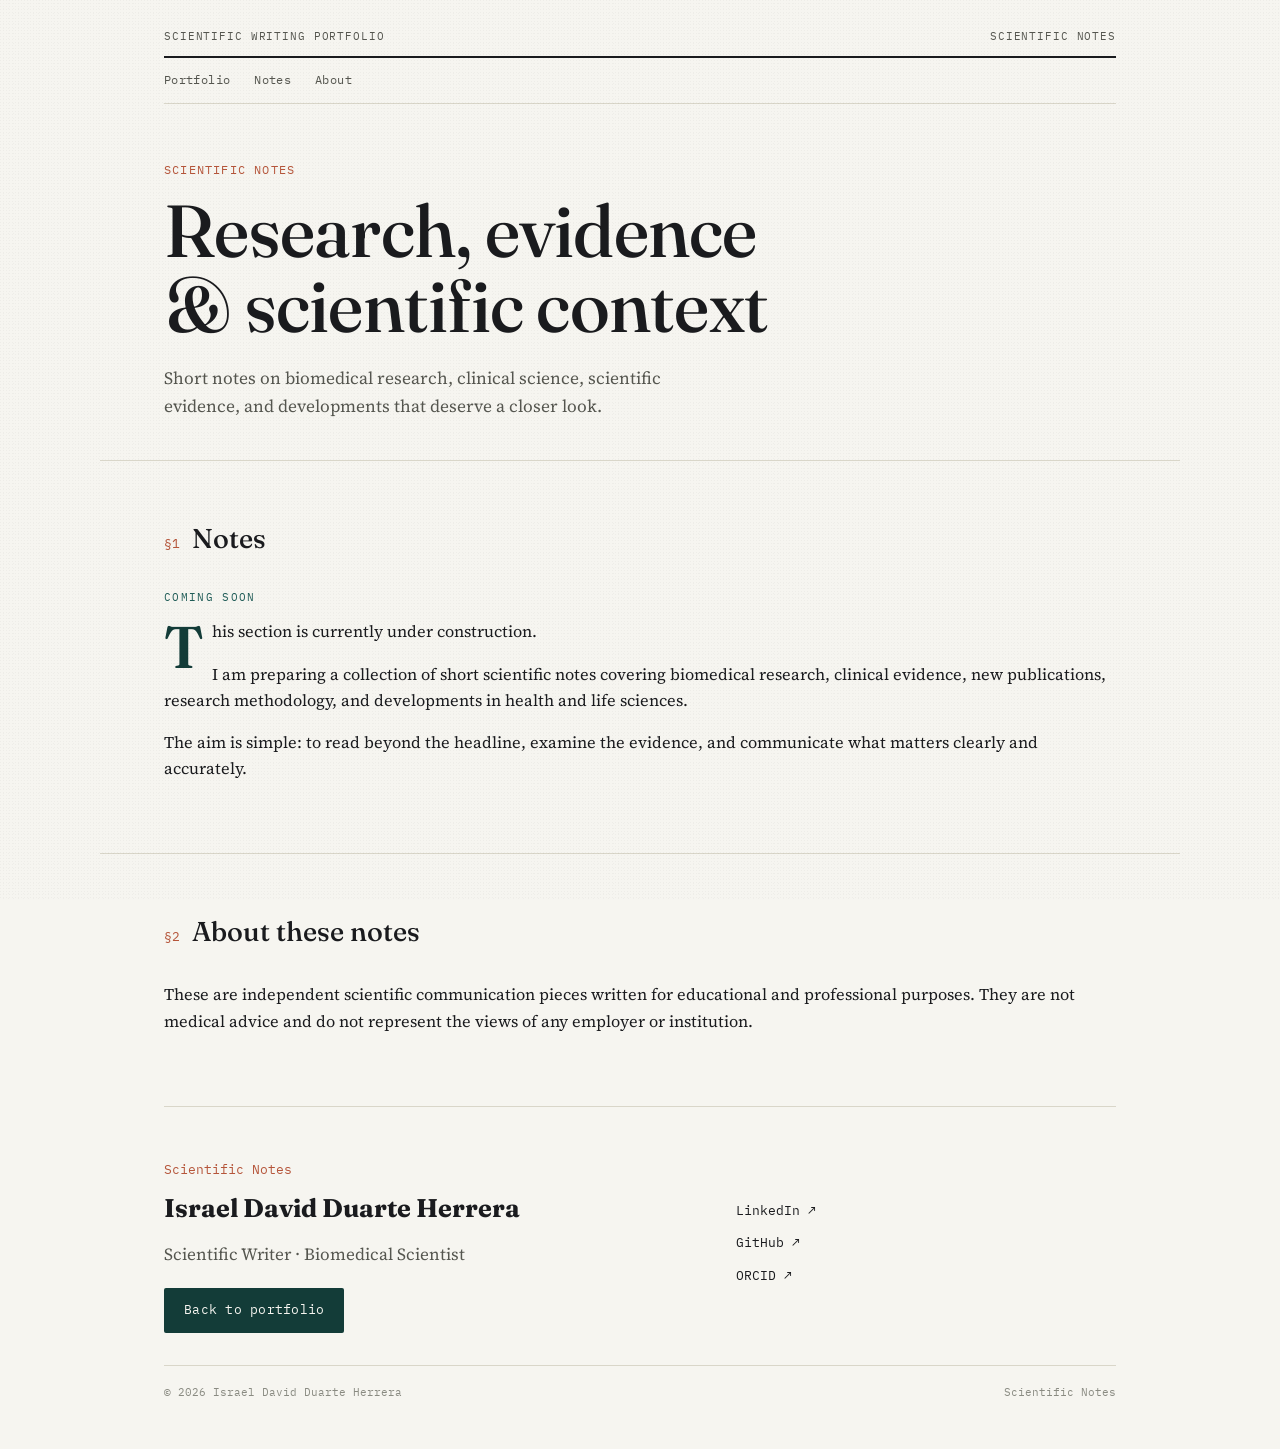
==== blog.html @ 59f3ac11 "Add Scientific Notes blog" ====
<!DOCTYPE html>
<html lang="en">

<head>

  <meta charset="UTF-8">

  <meta name="viewport" content="width=device-width, initial-scale=1.0">

  <title>Scientific Notes — Israel David Duarte Herrera</title>

  <meta
    name="description"
    content="Scientific notes and commentary on biomedical research, clinical science, evidence, and scientific communication."
  >

  <link rel="preconnect" href="https://fonts.googleapis.com">

  <link rel="preconnect" href="https://fonts.gstatic.com" crossorigin>

  <link
    href="https://fonts.googleapis.com/css2?family=Fraunces:ital,opsz,wght@0,9..144,400;0,9..144,500;0,9..144,600;1,9..144,500&family=Source+Serif+4:ital,opsz,wght@0,8..60,400;0,8..60,500;0,8..60,600;1,0..60,400&family=IBM+Plex+Mono:wght@400;500;600&display=swap"
    rel="stylesheet"
  >

  <link rel="stylesheet" href="style.css">

</head>

<body>

  <div class="grain" aria-hidden="true"></div>

  <header class="masthead">

    <div class="masthead__row">

      <span class="masthead__meta">
        Scientific Writing Portfolio
      </span>

      <div class="masthead__row-right">

        <span class="masthead__meta">
          Scientific Notes
        </span>

      </div>

    </div>

    <div class="masthead__rule"></div>

    <nav class="masthead__nav" aria-label="Primary">

      <a href="index.html">Portfolio</a>

      <a href="#notes">Notes</a>

      <a href="#about">About</a>

    </nav>

  </header>


  <main>

    <section class="hero" id="top">

      <div class="hero__inner">

        <p class="eyebrow">
          Scientific Notes
        </p>

        <h1 class="hero__title">
          Research, evidence<br>
          & scientific context
        </h1>

        <p class="hero__tagline">
          Short notes on biomedical research, clinical science,
          scientific evidence, and developments that deserve a closer look.
        </p>

      </div>

    </section>


    <section class="section" id="notes">

      <div class="section__head">

        <span class="section__num">
          §1
        </span>

        <h2>Notes</h2>

      </div>


      <div class="hero__abstract">

        <span class="hero__label">
          Coming soon
        </span>

        <p class="drop-cap">
          This section is currently under construction.
        </p>

        <p>
          I am preparing a collection of short scientific notes covering
          biomedical research, clinical evidence, new publications,
          research methodology, and developments in health and life sciences.
        </p>

        <p>
          The aim is simple: to read beyond the headline, examine the evidence,
          and communicate what matters clearly and accurately.
        </p>

      </div>

    </section>


    <section class="section" id="about">

      <div class="section__head">

        <span class="section__num">
          §2
        </span>

        <h2>About these notes</h2>

      </div>

      <div class="hero__abstract">

        <p>
          These are independent scientific communication pieces written
          for educational and professional purposes. They are not medical
          advice and do not represent the views of any employer or institution.
        </p>

      </div>

    </section>

  </main>


  <footer class="colophon">

    <div class="colophon__rule"></div>

    <div class="colophon__grid">

      <div>

        <span class="section__num">
          Scientific Notes
        </span>

        <h2>Israel David Duarte Herrera</h2>

        <p>
          Scientific Writer · Biomedical Scientist
        </p>

        <a
          class="contact-btn"
          href="index.html"
        >
          Back to portfolio
        </a>

      </div>


      <div class="colophon__links">

        <a
          href="https://linkedin.com/in/israel-duarte"
          target="_blank"
          rel="noopener"
        >
          LinkedIn ↗
        </a>

        <a
          href="https://github.com/Israelddh"
          target="_blank"
          rel="noopener"
        >
          GitHub ↗
        </a>

        <a
          href="https://orcid.org/0000-0001-5427-6019"
          target="_blank"
          rel="noopener"
        >
          ORCID ↗
        </a>

      </div>

    </div>


    <div class="colophon__bottom">

      <span>
        © <span id="year"></span> Israel David Duarte Herrera
      </span>

      <span>
        Scientific Notes
      </span>

    </div>

  </footer>


  <script>

    document.getElementById("year").textContent =
      new Date().getFullYear();

  </script>

</body>

</html>
---- style.css ----
/* ============================================================
   TOKENS
   ============================================================ */
:root{
  --paper: #F6F5F0;
  --paper-dim: #EDEBE1;
  --ink: #1A1B1E;
  --ink-soft: #55564F;
  --ink-faint: #8A8B82;
  --teal: #1F5C57;
  --teal-dark: #133C38;
  --rust: #B5553A;
  --line: #D9D6C9;
  --line-strong: #B9B6A6;

  --serif-display: "Fraunces", "Iowan Old Style", serif;
  --serif-body: "Source Serif 4", Georgia, serif;
  --mono: "IBM Plex Mono", "SFMono-Regular", Menlo, monospace;

  --max: 1080px;
  --gutter: clamp(20px, 5vw, 64px);
}

:root[data-theme="dark"]{
  --paper: #16171A;
  --paper-dim: #1E2023;
  --ink: #ECEAE1;
  --ink-soft: #A6A79C;
  --ink-faint: #74756B;
  --teal: #5FB6AB;
  --teal-dark: #7FCBC0;
  --rust: #E2916C;
  --line: #32342F;
  --line-strong: #46483F;
}

body, .masthead, .section, .hero, .work-card, .comp-card, .colophon, .entry__body{
  transition: background-color 0.3s ease, border-color 0.3s ease, color 0.3s ease, box-shadow 0.3s ease;
}

*{ box-sizing: border-box; }

html{ scroll-behavior: smooth; }

body{
  margin: 0;
  background: var(--paper);
  color: var(--ink);
  font-family: var(--serif-body);
  font-size: 17px;
  line-height: 1.6;
  -webkit-font-smoothing: antialiased;
}

/* subtle paper grain, purely decorative */
.grain{
  position: fixed;
  inset: 0;
  pointer-events: none;
  z-index: 999;
  opacity: 0.035;
  mix-blend-mode: multiply;
  background-image:
    radial-gradient(circle at 20% 30%, #000 0.5px, transparent 0.5px),
    radial-gradient(circle at 60% 70%, #000 0.5px, transparent 0.5px);
  background-size: 3px 3px, 5px 5px;
}

a{ color: var(--teal); text-decoration-thickness: 1px; text-underline-offset: 2px; }
a:hover{ color: var(--rust); }
a:focus-visible, button:focus-visible{
  outline: 2px solid var(--rust);
  outline-offset: 3px;
}

h1,h2,h3{ font-family: var(--serif-display); color: var(--ink); margin: 0; }

ul{ margin: 0; padding: 0; list-style: none; }

/* ============================================================
   MASTHEAD
   ============================================================ */
.masthead{
  max-width: var(--max);
  margin: 0 auto;
  padding: 28px var(--gutter) 0;
  position: sticky;
  top: 0;
  background: var(--paper);
  z-index: 50;
}
.masthead__row{
  display: flex;
  justify-content: space-between;
  align-items: center;
  font-family: var(--mono);
  font-size: 11px;
  letter-spacing: 0.08em;
  text-transform: uppercase;
  color: var(--ink-soft);
}
.masthead__row-right{
  display: flex;
  align-items: center;
  gap: 18px;
}

.theme-toggle{
  display: inline-flex;
  align-items: center;
  gap: 8px;
  background: none;
  border: none;
  padding: 0;
  cursor: pointer;
  font-family: var(--mono);
  font-size: 11px;
  letter-spacing: 0.08em;
  text-transform: uppercase;
  color: var(--ink-soft);
}
.theme-toggle:hover{ color: var(--ink); }
.theme-toggle__track{
  position: relative;
  width: 34px;
  height: 16px;
  border: 1px solid var(--ink);
  border-radius: 9px;
  background: var(--paper-dim);
  transition: background-color 0.3s ease, border-color 0.3s ease;
}
.theme-toggle__thumb{
  position: absolute;
  top: 1px;
  left: 1px;
  width: 12px;
  height: 12px;
  border-radius: 50%;
  background: var(--ink);
  transition: transform 0.3s ease;
}
.theme-toggle.is-dark .theme-toggle__thumb{ transform: translateX(18px); }
.theme-toggle__label{ min-width: 26px; text-align: left; }
.masthead__rule{
  height: 2px;
  background: var(--ink);
  margin: 10px 0 0;
}
.masthead__nav{
  display: flex;
  gap: 24px;
  padding: 12px 0 14px;
  font-family: var(--mono);
  font-size: 12px;
  letter-spacing: 0.03em;
  border-bottom: 1px solid var(--line);
  overflow-x: auto;
}
.masthead__nav a{
  color: var(--ink-soft);
  text-decoration: none;
  white-space: nowrap;
}
.masthead__nav a:hover{ color: var(--rust); }
.masthead__nav a.is-active{ color: var(--ink); border-bottom: 2px solid var(--rust); padding-bottom: 2px; }

/* ============================================================
   HERO
   ============================================================ */
.hero{
  max-width: var(--max);
  margin: 0 auto;
  padding: 56px var(--gutter) 40px;
}
.hero__identity{
  display: flex;
  align-items: center;
  gap: 32px;
  flex-wrap: wrap;
}
.hero__avatar{
  flex: 0 0 auto;
  width: 148px;
  height: 148px;
  border-radius: 50%;
  padding: 5px;
  background: linear-gradient(145deg, var(--teal), var(--rust));
}
.hero__avatar img{
  width: 100%;
  height: 100%;
  border-radius: 50%;
  object-fit: cover;
  object-position: top center;
  display: block;
  border: 3px solid var(--paper);
  filter: grayscale(1) contrast(1.05);
  background: var(--paper-dim);
}
.hero__intro{ min-width: 0; }
.hero__tagline{
  max-width: 62ch;
  margin: 22px 0 0;
  font-size: 1.08rem;
  color: var(--ink-soft);
}
.hero__cta{
  display: flex;
  gap: 14px;
  margin-top: 26px;
  flex-wrap: wrap;
}
.btn{
  font-family: var(--mono);
  font-size: 12.5px;
  letter-spacing: 0.04em;
  text-decoration: none;
  padding: 12px 22px;
  border-radius: 2px;
  border: 1px solid var(--ink);
  transition: transform 0.2s ease, background-color 0.2s ease, color 0.2s ease;
  display: inline-block;
}
.btn--primary{ background: var(--ink); color: var(--paper); }
.btn--primary:hover{ background: var(--teal-dark); border-color: var(--teal-dark); color: var(--paper); transform: translateY(-1px); }
.btn--ghost{ background: transparent; color: var(--ink); }
.btn--ghost:hover{ background: var(--ink); color: var(--paper); transform: translateY(-1px); }
.eyebrow{
  font-family: var(--mono);
  font-size: 12px;
  letter-spacing: 0.1em;
  text-transform: uppercase;
  color: var(--rust);
  margin: 0 0 14px;
}
.hero__title{
  font-size: clamp(2.6rem, 6vw, 4.6rem);
  font-weight: 500;
  line-height: 1.02;
  letter-spacing: -0.01em;
}
.hero__role{
  font-family: var(--mono);
  font-size: 13px;
  color: var(--ink-soft);
  margin: 18px 0 0;
  letter-spacing: 0.01em;
}
.hero__dot{ color: var(--line-strong); }

.hero__grid{
  display: grid;
  grid-template-columns: 1fr 240px;
  gap: 48px;
  margin-top: 40px;
  padding-top: 32px;
  border-top: 1px solid var(--line);
}
.hero__label{
  display: block;
  font-family: var(--mono);
  font-size: 11px;
  letter-spacing: 0.12em;
  text-transform: uppercase;
  color: var(--teal);
  margin-bottom: 12px;
}
.hero__abstract p{
  margin: 0 0 16px;
  color: var(--ink);
  font-size: 1.02rem;
}
.drop-cap::first-letter{
  font-family: var(--serif-display);
  font-size: 3.6em;
  float: left;
  line-height: 0.8;
  padding: 6px 8px 0 0;
  color: var(--teal-dark);
  font-weight: 600;
}
.cite a{
  font-family: var(--mono);
  font-size: 0.65em;
  color: var(--rust);
  text-decoration: none;
  border: 1px solid var(--rust);
  border-radius: 3px;
  padding: 0 4px;
  margin-left: 1px;
}

.hero__margin{
  display: flex;
  flex-direction: column;
  gap: 18px;
  padding-left: 24px;
  border-left: 1px dashed var(--line-strong);
}
.marginnote{
  display: flex;
  flex-direction: column;
  gap: 2px;
}
.marginnote__num{
  font-family: var(--serif-display);
  font-size: 1.8rem;
  font-weight: 600;
  color: var(--teal-dark);
  line-height: 1;
}
.marginnote__label{
  font-family: var(--mono);
  font-size: 11.5px;
  color: var(--ink-soft);
  line-height: 1.4;
}
.marginnote--pen .marginnote__label{
  color: var(--rust);
  transform: rotate(-1deg);
  display: inline-block;
}
.marginnote--pen .marginnote__num{
  color: var(--rust);
}


/* ============================================================
   SHARED SECTION HEAD
   ============================================================ */
.section{
  max-width: var(--max);
  margin: 0 auto;
  padding: 56px var(--gutter);
  border-top: 1px solid var(--line);
}
.section__head{
  display: flex;
  align-items: baseline;
  gap: 12px;
  margin-bottom: 28px;
}
.section__num{
  font-family: var(--mono);
  font-size: 13px;
  color: var(--rust);
}
.section__head h2{
  font-size: 1.7rem;
  font-weight: 500;
}
.section__note{
  font-family: var(--mono);
  font-size: 12.5px;
  color: var(--ink-soft);
  margin: -14px 0 26px;
}

/* ============================================================
   COMPETENCIES
   ============================================================ */
.comp-grid{
  display: grid;
  grid-template-columns: repeat(4, 1fr);
  gap: 1px;
  background: var(--line);
  border: 1px solid var(--line);
}
.comp-card{
  background: var(--paper);
  padding: 22px 20px;
}
.comp-card__label{
  display: block;
  font-family: var(--mono);
  font-size: 11px;
  line-height: 1.5;
  min-height: 4em;
  letter-spacing: 0.06em;
  text-transform: uppercase;
  color: var(--teal);
  margin-bottom: 14px;
  padding-bottom: 10px;
  border-bottom: 1px solid var(--line);
}

.comp-card li{
  font-size: 0.92rem;
  padding: 4px 0;
  color: var(--ink);
}

.lang-strip{
  margin-top: 28px;
  padding-top: 18px;
  border-top: 1px dashed var(--line-strong);
  font-family: var(--mono);
  font-size: 12.5px;
  color: var(--ink-soft);
  display: flex;
  flex-wrap: wrap;
  align-items: center;
  gap: 8px;
}
.lang-strip__label{
  text-transform: uppercase;
  letter-spacing: 0.1em;
  color: var(--rust);
  margin-right: 6px;
}
.lang-item em{
  font-style: normal;
  color: var(--teal-dark);
}
.lang-sep{ color: var(--line-strong); }

/* ============================================================
   WORK / PROJECTS
   ============================================================ */
.work-grid{
  display: grid;
  grid-template-columns: repeat(3, 1fr);
  gap: 22px;
}
.work-card{
  position: relative;
  overflow: hidden;
  display: flex;
  flex-direction: column;
  gap: 12px;
  padding: 30px 24px 26px;
  background: var(--paper-dim);
  border: 1px solid var(--line);
  border-radius: 6px;
  text-decoration: none;
  color: inherit;
  transition: transform 0.3s ease, box-shadow 0.3s ease, border-color 0.3s ease, background-color 0.3s ease;
}
.work-card::before{
  content: "";
  position: absolute;
  top: 0; left: 0; right: 0;
  height: 3px;
  background: linear-gradient(90deg, var(--teal), var(--rust));
  transform: scaleX(0);
  transform-origin: left;
  transition: transform 0.35s ease;
}
.work-card:hover{
  transform: translateY(-6px);
  box-shadow: 0 22px 36px -22px rgba(20, 20, 18, 0.35);
  border-color: var(--ink);
}
.work-card:hover::before{ transform: scaleX(1); }

.work-card__num{
  position: absolute;
  top: 6px;
  right: 18px;
  font-family: var(--serif-display);
  font-size: 3.2rem;
  font-weight: 600;
  color: var(--line-strong);
  opacity: 0.55;
  line-height: 1;
  pointer-events: none;
  transition: color 0.3s ease, transform 0.3s ease;
}
.work-card:hover .work-card__num{ color: var(--teal); transform: scale(1.06); }

.work-card__icon{
  position: relative;
  z-index: 1;
  width: 38px;
  height: 38px;
  border-radius: 50%;
  border: 1px solid var(--ink);
  display: flex;
  align-items: center;
  justify-content: center;
  color: var(--ink);
  background: var(--paper);
  transition: background-color 0.3s ease, color 0.3s ease;
}
.work-card:hover .work-card__icon{ background: var(--ink); color: var(--paper); }

.work-card__title{
  position: relative;
  z-index: 1;
  font-size: 1.28rem;
  font-weight: 500;
  margin: 6px 0 0;
}
.work-card__desc{
  margin: 0;
  font-size: 0.92rem;
  line-height: 1.55;
  color: var(--ink-soft);
  flex: 1;
}
.work-card__tag{
  font-family: var(--mono);
  font-size: 10.5px;
  letter-spacing: 0.07em;
  text-transform: uppercase;
  color: var(--teal-dark);
}
.work-card__links{
  display: flex;
  gap: 8px;
  margin-top: 4px;
}
.work-card__link{
  display: inline-flex;
  align-items: center;
  gap: 6px;
  font-family: var(--mono);
  font-size: 11.5px;
  letter-spacing: 0.02em;
  color: var(--ink-soft);
  border: 1px solid var(--line);
  border-radius: 999px;
  padding: 6px 12px;
  text-decoration: none;
  transition: color 0.2s ease, border-color 0.2s ease, background-color 0.2s ease;
}
.work-card__link:hover{
  color: var(--paper);
  background: var(--ink);
  border-color: var(--ink);
}
.work-card__link--pdf:hover{
  color: var(--paper);
  background: var(--rust);
  border-color: var(--rust);
}

/* ============================================================
   EXPERIENCE / TIMELINE
   ============================================================ */
.timeline{
  list-style: none;
  margin: 0;
  padding: 0;
  display: flex;
  flex-direction: column;
  gap: 36px;
}
.entry{
  display: grid;
  grid-template-columns: 160px 1fr;
  gap: 28px;
}
.entry__date{
  font-family: var(--mono);
  font-size: 12.5px;
  color: var(--ink-soft);
  padding-top: 4px;
}
.entry__body{
  padding-left: 24px;
  border-left: 2px solid var(--teal);
}
.entry__body h3{
  font-size: 1.2rem;
  font-weight: 500;
}
.entry__org{
  font-family: var(--mono);
  font-size: 12.5px;
  color: var(--rust);
  margin: 4px 0 12px;
}
.entry__tag{
  display: inline-block;
  margin-top: 10px;
  font-family: var(--mono);
  font-size: 10.5px;
  letter-spacing: 0.05em;
  text-transform: uppercase;
  color: var(--teal-dark);
  border: 1px solid var(--line);
  border-radius: 999px;
  padding: 3px 10px;
}
.entry__body ul{
  display: flex;
  flex-direction: column;
  gap: 6px;
}
.entry__body li{
  position: relative;
  padding-left: 16px;
  font-size: 0.95rem;
  color: var(--ink);
}
.entry__body li::before{
  content: "—";
  position: absolute;
  left: 0;
  color: var(--ink-faint);
}

.timeline--compact{ gap: 22px; }
.timeline--compact .entry__body{ padding-bottom: 2px; }
.timeline--compact .entry__org{ margin-bottom: 0; }

/* ============================================================
   PUBLICATIONS / REF LIST
   ============================================================ */
.ref-list{
  counter-reset: refs;
  list-style: none;
  margin: 0;
  padding: 0;
  display: flex;
  flex-direction: column;
  gap: 18px;
}
.ref-list li{
  counter-increment: refs;
  position: relative;
  padding-left: 40px;
  font-size: 0.92rem;
  color: var(--ink-soft);
}
.ref-list li::before{
  content: "[" counter(refs) "]";
  position: absolute;
  left: 0;
  top: 0;
  font-family: var(--mono);
  font-size: 12px;
  color: var(--teal-dark);
}
.ref-list li p{ margin: 0; }
.ref-list em{ color: var(--ink); font-style: italic; }
.ref-list a{
  font-family: var(--mono);
  font-size: 0.88em;
}
.pub-highlight{
  margin-top: 6px !important;
  font-size: 0.85rem;
  font-style: italic;
  color: var(--rust);
}

/* ============================================================
   COLOPHON / FOOTER
   ============================================================ */
.colophon{
  max-width: var(--max);
  margin: 0 auto;
  padding: 0 var(--gutter) 48px;
}
.colophon__rule{
  height: 1px;
  background: var(--line);
}
.colophon__grid{
  display: grid;
  grid-template-columns: 1.4fr 1fr;
  gap: 40px;
  padding: 48px 0 32px;
}
.colophon__grid h2{
  font-size: 1.6rem;
  margin: 6px 0 12px;
}
.colophon__grid p{
  color: var(--ink-soft);
  max-width: 40ch;
  margin: 0 0 20px;
}
.contact-btn{
  display: inline-block;
  font-family: var(--mono);
  font-size: 13px;
  color: var(--paper);
  background: var(--teal-dark);
  padding: 12px 20px;
  border-radius: 2px;
  text-decoration: none;
  letter-spacing: 0.02em;
}
.contact-btn:hover{ background: var(--rust); color: var(--paper); }

.colophon__links{
  display: flex;
  flex-direction: column;
  gap: 12px;
  font-family: var(--mono);
  font-size: 13px;
  padding-top: 46px;
}
.colophon__links a{ color: var(--ink); text-decoration: none; }
.colophon__links a:hover{ color: var(--rust); }

.colophon__bottom{
  display: flex;
  justify-content: space-between;
  font-family: var(--mono);
  font-size: 11px;
  color: var(--ink-faint);
  padding-top: 18px;
  border-top: 1px solid var(--line);
}

/* ============================================================
   MOTION
   ============================================================ */
.reveal{
  opacity: 0;
  transform: translateY(14px);
  transition: opacity 0.6s ease, transform 0.6s ease;
}
.reveal.is-visible{
  opacity: 1;
  transform: translateY(0);
}
@media (prefers-reduced-motion: reduce){
  html{ scroll-behavior: auto; }
  .reveal{ opacity: 1; transform: none; transition: none; }
}

/* ============================================================
   RESPONSIVE
   ============================================================ */
@media (max-width: 900px){
  .comp-grid{ grid-template-columns: repeat(3, 1fr); }
  .work-grid{ grid-template-columns: repeat(2, 1fr); }
}

@media (max-width: 760px){
  .hero__identity{ flex-direction: column; align-items: flex-start; gap: 20px; }
  .hero__avatar{ width: 108px; height: 108px; }
  .hero__grid{ grid-template-columns: 1fr; }
  .hero__margin{
    flex-direction: row;
    flex-wrap: wrap;
    border-left: none;
    border-top: 1px dashed var(--line-strong);
    padding-left: 0;
    padding-top: 20px;
    gap: 24px 28px;
  }
  .entry{ grid-template-columns: 1fr; gap: 8px; }
  .work-grid{ grid-template-columns: 1fr; }
  .entry__date{ padding-top: 0; }
  .comp-grid{ grid-template-columns: repeat(2, 1fr); }
  .colophon__grid{ grid-template-columns: 1fr; }
  .colophon__links{ padding-top: 0; }
}

@media (max-width: 480px){
  .masthead__row{ font-size: 10px; }
  .masthead__nav{ gap: 16px; }
  .comp-grid{ grid-template-columns: 1fr; }
}
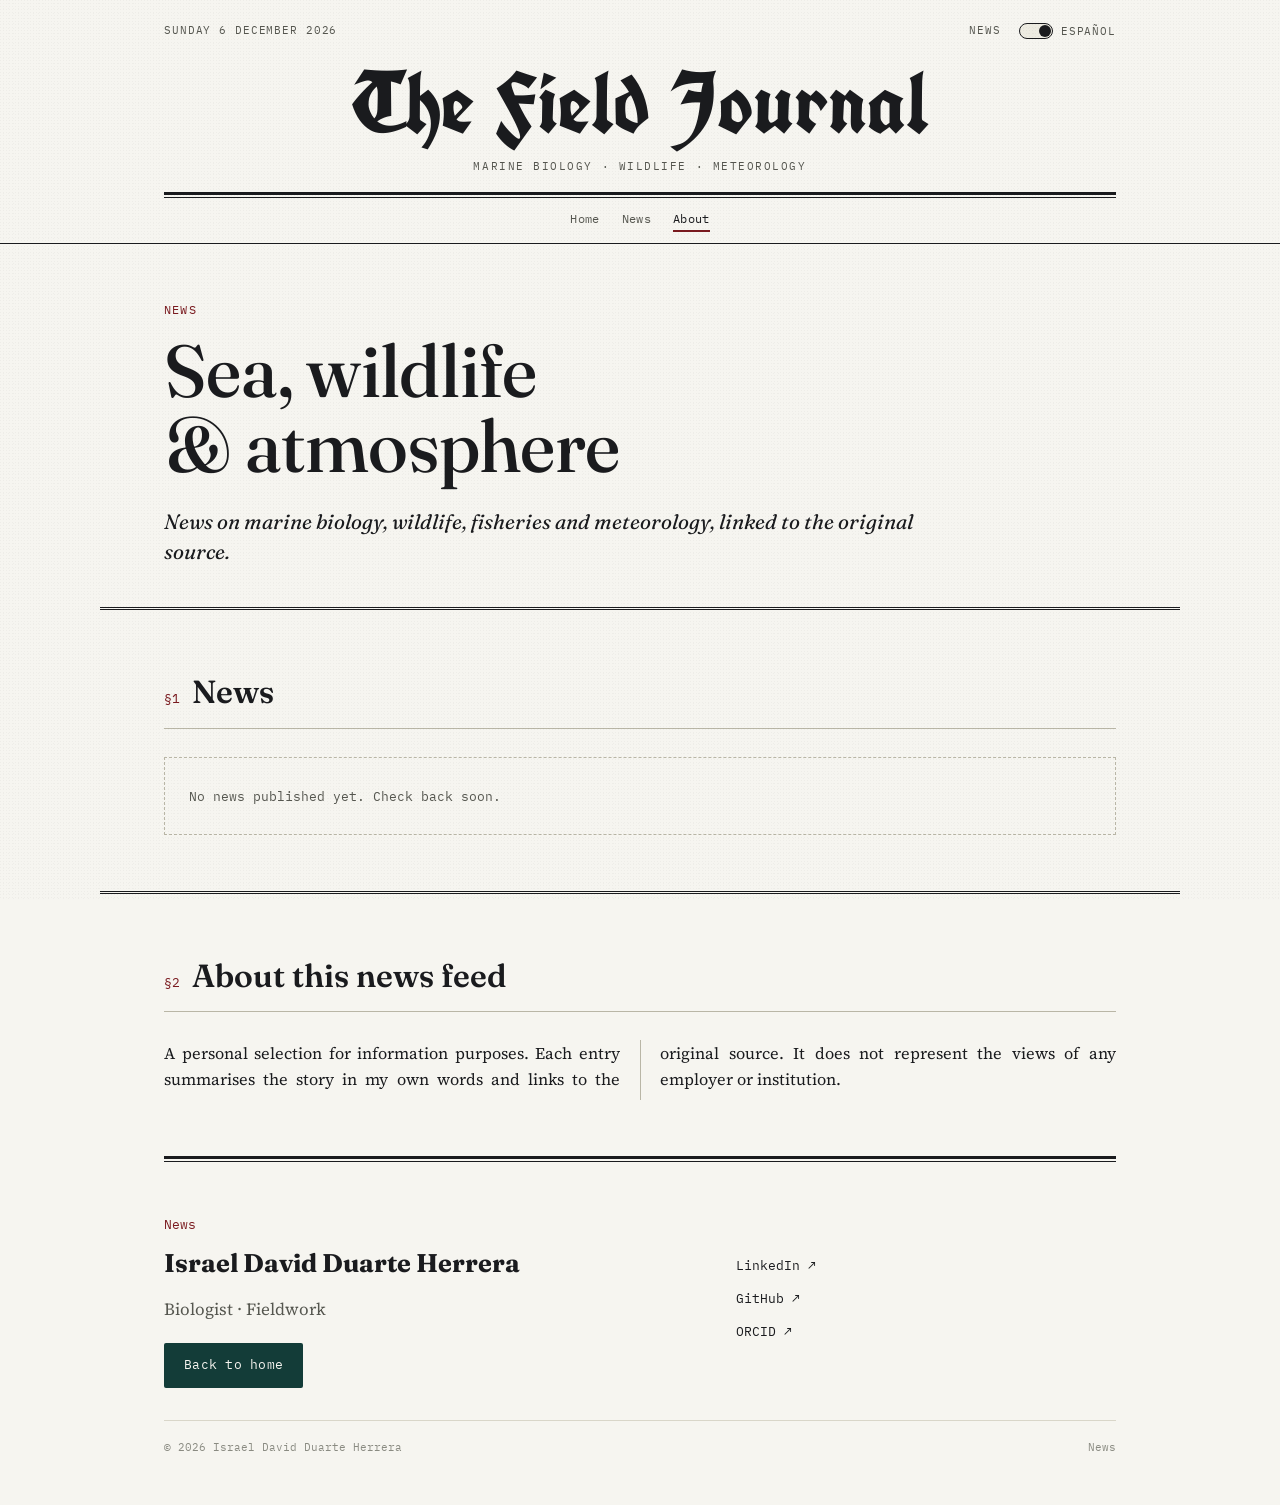
==== commit f2bc93dc: "Rediseño: enfoque en naturalismo, campo y meteorología" ====
--- a/blog.html
+++ b/blog.html
@@ -1,241 +1,107 @@
 <!DOCTYPE html>
 <html lang="en">
+<head>
+<meta charset="UTF-8">
+<meta name="viewport" content="width=device-width, initial-scale=1.0">
+<title>News — Israel David Duarte Herrera</title>
+<meta name="description" content="News: marine biology, wildlife, fisheries and meteorology.">
 
-<head>
+<link rel="preconnect" href="https://fonts.googleapis.com">
+<link rel="preconnect" href="https://fonts.gstatic.com" crossorigin>
+<link href="https://fonts.googleapis.com/css2?family=Fraunces:ital,opsz,wght@0,9..144,400;0,9..144,500;0,9..144,600;1,9..144,500&family=Source+Serif+4:ital,opsz,wght@0,8..60,400;0,8..60,500;0,8..60,600;1,0..60,400&family=IBM+Plex+Mono:wght@400;500;600&family=UnifrakturCook:wght@700&display=swap" rel="stylesheet">
 
-  <meta charset="UTF-8">
-
-  <meta name="viewport" content="width=device-width, initial-scale=1.0">
-
-  <title>Scientific Notes — Israel David Duarte Herrera</title>
-
-  <meta
-    name="description"
-    content="Scientific notes and commentary on biomedical research, clinical science, evidence, and scientific communication."
-  >
-
-  <link rel="preconnect" href="https://fonts.googleapis.com">
-
-  <link rel="preconnect" href="https://fonts.gstatic.com" crossorigin>
-
-  <link
-    href="https://fonts.googleapis.com/css2?family=Fraunces:ital,opsz,wght@0,9..144,400;0,9..144,500;0,9..144,600;1,9..144,500&family=Source+Serif+4:ital,opsz,wght@0,8..60,400;0,8..60,500;0,8..60,600;1,0..60,400&family=IBM+Plex+Mono:wght@400;500;600&display=swap"
-    rel="stylesheet"
-  >
-
-  <link rel="stylesheet" href="style.css">
-
+<link rel="stylesheet" href="style.css">
+<script>
+  (function(){
+    var stored = localStorage.getItem('lang');
+    document.documentElement.setAttribute('lang', stored === 'es' ? 'es' : 'en');
+  })();
+</script>
 </head>
 
-<body>
+<body data-page="blog">
 
-  <div class="grain" aria-hidden="true"></div>
+<div class="grain" aria-hidden="true"></div>
 
-  <header class="masthead">
+<header class="masthead">
+  <div class="masthead__row">
+    <span class="masthead__meta" id="dateline"></span>
+    <div class="masthead__row-right">
+      <span class="masthead__meta"><span data-lang="es">Noticias</span><span data-lang="en">News</span></span>
+      <button class="lang-toggle" id="langToggle" type="button" aria-pressed="false" aria-label="Cambiar idioma / Switch language">
+        <span class="lang-toggle__track"><span class="lang-toggle__thumb"></span></span>
+        <span class="lang-toggle__label">Español</span>
+      </button>
+    </div>
+  </div>
+  <div class="nameplate">
+    <p class="nameplate__title"><span data-lang="es">Diario de Campo</span><span data-lang="en">The Field Journal</span></p>
+    <p class="nameplate__sub"><span data-lang="es">Biología marina · Fauna · Meteorología</span><span data-lang="en">Marine biology · Wildlife · Meteorology</span></p>
+  </div>
+  <div class="masthead__rule"></div>
+</header>
 
-    <div class="masthead__row">
+<div class="navbar">
+  <nav class="masthead__nav" aria-label="Primary">
+    <a href="index.html"><span data-lang="es">Inicio</span><span data-lang="en">Home</span></a>
+    <a href="#notes" class="is-active"><span data-lang="es">Noticias</span><span data-lang="en">News</span></a>
+    <a href="#about"><span data-lang="es">Acerca de</span><span data-lang="en">About</span></a>
+  </nav>
+</div>
 
-      <span class="masthead__meta">
-        Scientific Writing Portfolio
-      </span>
+<main>
+  <section class="hero" id="top">
+    <div class="hero__inner">
+      <p class="eyebrow"><span data-lang="es">Noticias</span><span data-lang="en">News</span></p>
+      <h1 class="hero__title" data-lang="es">Mar, fauna<br>y atmósfera</h1>
+      <h1 class="hero__title" data-lang="en">Sea, wildlife<br>&amp; atmosphere</h1>
+      <p class="hero__tagline" data-lang="es">Noticias sobre biología marina, fauna, pesquerías y meteorología, con enlace a la fuente original.</p>
+      <p class="hero__tagline" data-lang="en">News on marine biology, wildlife, fisheries and meteorology, linked to the original source.</p>
+    </div>
+  </section>
 
-      <div class="masthead__row-right">
+  <section class="section" id="notes">
+    <div class="section__head">
+      <span class="section__num">§1</span>
+      <h2><span data-lang="es">Noticias</span><span data-lang="en">News</span></h2>
+    </div>
+    <div class="post-list" id="postList"></div>
+  </section>
 
-        <span class="masthead__meta">
-          Scientific Notes
-        </span>
+  <section class="section" id="about">
+    <div class="section__head">
+      <span class="section__num">§2</span>
+      <h2><span data-lang="es">Acerca de estas noticias</span><span data-lang="en">About this news feed</span></h2>
+    </div>
+    <div class="hero__abstract">
+      <p data-lang="es">Es una selección personal con fines informativos. Cada entrada resume la noticia con mis palabras y enlaza a la fuente original. No representa la opinión de ningún empleador ni institución.</p>
+      <p data-lang="en">A personal selection for information purposes. Each entry summarises the story in my own words and links to the original source. It does not represent the views of any employer or institution.</p>
+    </div>
+  </section>
+</main>
 
-      </div>
+<footer class="colophon">
+  <div class="colophon__rule"></div>
+  <div class="colophon__grid">
+    <div>
+      <span class="section__num"><span data-lang="es">Noticias</span><span data-lang="en">News</span></span>
+      <h2>Israel David Duarte Herrera</h2>
+      <p><span data-lang="es">Biólogo · Trabajo de campo</span><span data-lang="en">Biologist · Fieldwork</span></p>
+      <a class="contact-btn" href="index.html"><span data-lang="es">Volver al inicio</span><span data-lang="en">Back to home</span></a>
+    </div>
+    <div class="colophon__links">
+      <a href="https://linkedin.com/in/israel-duarte" target="_blank" rel="noopener">LinkedIn ↗</a>
+      <a href="https://github.com/Israelddh" target="_blank" rel="noopener">GitHub ↗</a>
+      <a href="https://orcid.org/0000-0001-5427-6019" target="_blank" rel="noopener">ORCID ↗</a>
+    </div>
+  </div>
+  <div class="colophon__bottom">
+    <span>© <span id="year"></span> Israel David Duarte Herrera</span>
+    <span><span data-lang="es">Noticias</span><span data-lang="en">News</span></span>
+  </div>
+</footer>
 
-    </div>
-
-    <div class="masthead__rule"></div>
-
-    <nav class="masthead__nav" aria-label="Primary">
-
-      <a href="index.html">Portfolio</a>
-
-      <a href="#notes">Notes</a>
-
-      <a href="#about">About</a>
-
-    </nav>
-
-  </header>
-
-
-  <main>
-
-    <section class="hero" id="top">
-
-      <div class="hero__inner">
-
-        <p class="eyebrow">
-          Scientific Notes
-        </p>
-
-        <h1 class="hero__title">
-          Research, evidence<br>
-          & scientific context
-        </h1>
-
-        <p class="hero__tagline">
-          Short notes on biomedical research, clinical science,
-          scientific evidence, and developments that deserve a closer look.
-        </p>
-
-      </div>
-
-    </section>
-
-
-    <section class="section" id="notes">
-
-      <div class="section__head">
-
-        <span class="section__num">
-          §1
-        </span>
-
-        <h2>Notes</h2>
-
-      </div>
-
-
-      <div class="hero__abstract">
-
-        <span class="hero__label">
-          Coming soon
-        </span>
-
-        <p class="drop-cap">
-          This section is currently under construction.
-        </p>
-
-        <p>
-          I am preparing a collection of short scientific notes covering
-          biomedical research, clinical evidence, new publications,
-          research methodology, and developments in health and life sciences.
-        </p>
-
-        <p>
-          The aim is simple: to read beyond the headline, examine the evidence,
-          and communicate what matters clearly and accurately.
-        </p>
-
-      </div>
-
-    </section>
-
-
-    <section class="section" id="about">
-
-      <div class="section__head">
-
-        <span class="section__num">
-          §2
-        </span>
-
-        <h2>About these notes</h2>
-
-      </div>
-
-      <div class="hero__abstract">
-
-        <p>
-          These are independent scientific communication pieces written
-          for educational and professional purposes. They are not medical
-          advice and do not represent the views of any employer or institution.
-        </p>
-
-      </div>
-
-    </section>
-
-  </main>
-
-
-  <footer class="colophon">
-
-    <div class="colophon__rule"></div>
-
-    <div class="colophon__grid">
-
-      <div>
-
-        <span class="section__num">
-          Scientific Notes
-        </span>
-
-        <h2>Israel David Duarte Herrera</h2>
-
-        <p>
-          Scientific Writer · Biomedical Scientist
-        </p>
-
-        <a
-          class="contact-btn"
-          href="index.html"
-        >
-          Back to portfolio
-        </a>
-
-      </div>
-
-
-      <div class="colophon__links">
-
-        <a
-          href="https://linkedin.com/in/israel-duarte"
-          target="_blank"
-          rel="noopener"
-        >
-          LinkedIn ↗
-        </a>
-
-        <a
-          href="https://github.com/Israelddh"
-          target="_blank"
-          rel="noopener"
-        >
-          GitHub ↗
-        </a>
-
-        <a
-          href="https://orcid.org/0000-0001-5427-6019"
-          target="_blank"
-          rel="noopener"
-        >
-          ORCID ↗
-        </a>
-
-      </div>
-
-    </div>
-
-
-    <div class="colophon__bottom">
-
-      <span>
-        © <span id="year"></span> Israel David Duarte Herrera
-      </span>
-
-      <span>
-        Scientific Notes
-      </span>
-
-    </div>
-
-  </footer>
-
-
-  <script>
-
-    document.getElementById("year").textContent =
-      new Date().getFullYear();
-
-  </script>
-
+<script src="posts.js"></script>
+<script src="script.js"></script>
 </body>
-
-</html>+</html>
--- a/style.css
+++ b/style.css
@@ -9,36 +9,28 @@
   --ink-faint: #8A8B82;
   --teal: #1F5C57;
   --teal-dark: #133C38;
-  --rust: #B5553A;
+  --rust: #7A1A1F;
   --line: #D9D6C9;
   --line-strong: #B9B6A6;
 
   --serif-display: "Fraunces", "Iowan Old Style", serif;
   --serif-body: "Source Serif 4", Georgia, serif;
   --mono: "IBM Plex Mono", "SFMono-Regular", Menlo, monospace;
+  --blackletter: "UnifrakturCook", "Old English Text MT", "Fraunces", serif;
 
   --max: 1080px;
   --gutter: clamp(20px, 5vw, 64px);
 }
 
-:root[data-theme="dark"]{
-  --paper: #16171A;
-  --paper-dim: #1E2023;
-  --ink: #ECEAE1;
-  --ink-soft: #A6A79C;
-  --ink-faint: #74756B;
-  --teal: #5FB6AB;
-  --teal-dark: #7FCBC0;
-  --rust: #E2916C;
-  --line: #32342F;
-  --line-strong: #46483F;
-}
-
-body, .masthead, .section, .hero, .work-card, .comp-card, .colophon, .entry__body{
+body, .masthead, .section, .hero, .comp-card, .colophon, .entry__body{
   transition: background-color 0.3s ease, border-color 0.3s ease, color 0.3s ease, box-shadow 0.3s ease;
 }
 
 *{ box-sizing: border-box; }
+
+/* bilingual content: show only the active language */
+html[lang="es"] [data-lang="en"],
+html[lang="en"] [data-lang="es"]{ display: none !important; }
 
 html{ scroll-behavior: smooth; }
 
@@ -83,13 +75,35 @@
 .masthead{
   max-width: var(--max);
   margin: 0 auto;
-  padding: 28px var(--gutter) 0;
+  padding: 22px var(--gutter) 0;
+}
+.navbar{
   position: sticky;
   top: 0;
+  z-index: 50;
   background: var(--paper);
-  z-index: 50;
+  border-bottom: 1px solid var(--ink);
+}
+.nameplate{ text-align: center; padding: 20px 0 16px; }
+.nameplate__title{
+  margin: 0;
+  font-family: var(--blackletter);
+  font-weight: 700;
+  font-size: clamp(2.6rem, 8vw, 5.4rem);
+  line-height: 1;
+  color: var(--ink);
+}
+.nameplate__sub{
+  margin: 12px 0 0;
+  font-family: var(--mono);
+  font-size: 11px;
+  letter-spacing: 0.14em;
+  text-transform: uppercase;
+  color: var(--ink-soft);
 }
 .masthead__row{
+  flex-wrap: wrap;
+  gap: 8px;
   display: flex;
   justify-content: space-between;
   align-items: center;
@@ -105,7 +119,7 @@
   gap: 18px;
 }
 
-.theme-toggle{
+.lang-toggle{
   display: inline-flex;
   align-items: center;
   gap: 8px;
@@ -119,8 +133,8 @@
   text-transform: uppercase;
   color: var(--ink-soft);
 }
-.theme-toggle:hover{ color: var(--ink); }
-.theme-toggle__track{
+.lang-toggle:hover{ color: var(--ink); }
+.lang-toggle__track{
   position: relative;
   width: 34px;
   height: 16px;
@@ -129,7 +143,7 @@
   background: var(--paper-dim);
   transition: background-color 0.3s ease, border-color 0.3s ease;
 }
-.theme-toggle__thumb{
+.lang-toggle__thumb{
   position: absolute;
   top: 1px;
   left: 1px;
@@ -139,22 +153,25 @@
   background: var(--ink);
   transition: transform 0.3s ease;
 }
-.theme-toggle.is-dark .theme-toggle__thumb{ transform: translateX(18px); }
-.theme-toggle__label{ min-width: 26px; text-align: left; }
+.lang-toggle.is-en .lang-toggle__thumb{ transform: translateX(18px); }
+.lang-toggle__label{ min-width: 52px; text-align: left; }
 .masthead__rule{
-  height: 2px;
-  background: var(--ink);
-  margin: 10px 0 0;
+  height: 6px;
+  border-top: 3px solid var(--ink);
+  border-bottom: 1px solid var(--ink);
+  margin: 0;
 }
 .masthead__nav{
   display: flex;
-  gap: 24px;
-  padding: 12px 0 14px;
+  justify-content: center;
+  gap: 6px 22px;
+  max-width: var(--max);
+  margin: 0 auto;
+  padding: 11px var(--gutter);
   font-family: var(--mono);
   font-size: 12px;
   letter-spacing: 0.03em;
-  border-bottom: 1px solid var(--line);
-  overflow-x: auto;
+  flex-wrap: wrap;
 }
 .masthead__nav a{
   color: var(--ink-soft);
@@ -173,6 +190,8 @@
   padding: 56px var(--gutter) 40px;
 }
 .hero__identity{
+  padding-bottom: 26px;
+  border-bottom: 1px solid var(--line-strong);
   display: flex;
   align-items: center;
   gap: 32px;
@@ -200,9 +219,12 @@
 .hero__intro{ min-width: 0; }
 .hero__tagline{
   max-width: 62ch;
-  margin: 22px 0 0;
-  font-size: 1.08rem;
-  color: var(--ink-soft);
+  margin: 24px 0 0;
+  font-family: var(--serif-display);
+  font-style: italic;
+  font-size: 1.3rem;
+  line-height: 1.45;
+  color: var(--ink);
 }
 .hero__cta{
   display: flex;
@@ -265,10 +287,18 @@
   color: var(--teal);
   margin-bottom: 12px;
 }
+.hero__abstract{
+  column-count: 2;
+  column-gap: 40px;
+  column-rule: 1px solid var(--line-strong);
+}
+.hero__abstract .hero__label{ column-span: all; }
 .hero__abstract p{
   margin: 0 0 16px;
   color: var(--ink);
   font-size: 1.02rem;
+  text-align: justify;
+  hyphens: auto;
 }
 .drop-cap::first-letter{
   font-family: var(--serif-display);
@@ -332,13 +362,15 @@
   max-width: var(--max);
   margin: 0 auto;
   padding: 56px var(--gutter);
-  border-top: 1px solid var(--line);
+  border-top: 3px double var(--ink);
 }
 .section__head{
   display: flex;
   align-items: baseline;
   gap: 12px;
   margin-bottom: 28px;
+  padding-bottom: 10px;
+  border-bottom: 1px solid var(--line-strong);
 }
 .section__num{
   font-family: var(--mono);
@@ -346,8 +378,8 @@
   color: var(--rust);
 }
 .section__head h2{
-  font-size: 1.7rem;
-  font-weight: 500;
+  font-size: 2rem;
+  font-weight: 600;
 }
 .section__note{
   font-family: var(--mono);
@@ -415,125 +447,58 @@
 .lang-sep{ color: var(--line-strong); }
 
 /* ============================================================
-   WORK / PROJECTS
-   ============================================================ */
-.work-grid{
+   NEWS / BLOG
+   ============================================================ */
+.post-list{
   display: grid;
-  grid-template-columns: repeat(3, 1fr);
-  gap: 22px;
-}
-.work-card{
-  position: relative;
-  overflow: hidden;
+  grid-template-columns: repeat(2, 1fr);
+}
+.post{
   display: flex;
   flex-direction: column;
+  gap: 8px;
+  padding: 22px 0 22px 28px;
+  border-left: 1px solid var(--line-strong);
+}
+.post:not(:first-child){ border-top: 1px solid var(--line); }
+.post:nth-child(even){ border-left: none; padding-left: 0; padding-right: 28px; }
+.post:first-child{
+  grid-column: 1 / -1;
+  border-left: none;
+  padding: 0 0 26px;
+  border-bottom: 1px solid var(--line-strong);
+}
+.post__meta{
+  display: flex;
+  justify-content: space-between;
+  align-items: baseline;
   gap: 12px;
-  padding: 30px 24px 26px;
-  background: var(--paper-dim);
-  border: 1px solid var(--line);
-  border-radius: 6px;
-  text-decoration: none;
-  color: inherit;
-  transition: transform 0.3s ease, box-shadow 0.3s ease, border-color 0.3s ease, background-color 0.3s ease;
-}
-.work-card::before{
-  content: "";
-  position: absolute;
-  top: 0; left: 0; right: 0;
-  height: 3px;
-  background: linear-gradient(90deg, var(--teal), var(--rust));
-  transform: scaleX(0);
-  transform-origin: left;
-  transition: transform 0.35s ease;
-}
-.work-card:hover{
-  transform: translateY(-6px);
-  box-shadow: 0 22px 36px -22px rgba(20, 20, 18, 0.35);
-  border-color: var(--ink);
-}
-.work-card:hover::before{ transform: scaleX(1); }
-
-.work-card__num{
-  position: absolute;
-  top: 6px;
-  right: 18px;
-  font-family: var(--serif-display);
-  font-size: 3.2rem;
-  font-weight: 600;
-  color: var(--line-strong);
-  opacity: 0.55;
-  line-height: 1;
-  pointer-events: none;
-  transition: color 0.3s ease, transform 0.3s ease;
-}
-.work-card:hover .work-card__num{ color: var(--teal); transform: scale(1.06); }
-
-.work-card__icon{
-  position: relative;
-  z-index: 1;
-  width: 38px;
-  height: 38px;
-  border-radius: 50%;
-  border: 1px solid var(--ink);
-  display: flex;
-  align-items: center;
-  justify-content: center;
-  color: var(--ink);
-  background: var(--paper);
-  transition: background-color 0.3s ease, color 0.3s ease;
-}
-.work-card:hover .work-card__icon{ background: var(--ink); color: var(--paper); }
-
-.work-card__title{
-  position: relative;
-  z-index: 1;
-  font-size: 1.28rem;
-  font-weight: 500;
-  margin: 6px 0 0;
-}
-.work-card__desc{
-  margin: 0;
-  font-size: 0.92rem;
-  line-height: 1.55;
-  color: var(--ink-soft);
-  flex: 1;
-}
-.work-card__tag{
-  font-family: var(--mono);
+  font-family: var(--mono);
+  font-size: 12px;
+  color: var(--ink-soft);
+}
+.post__tag{
+  order: -1;
   font-size: 10.5px;
-  letter-spacing: 0.07em;
-  text-transform: uppercase;
-  color: var(--teal-dark);
-}
-.work-card__links{
-  display: flex;
-  gap: 8px;
-  margin-top: 4px;
-}
-.work-card__link{
-  display: inline-flex;
-  align-items: center;
-  gap: 6px;
-  font-family: var(--mono);
-  font-size: 11.5px;
-  letter-spacing: 0.02em;
-  color: var(--ink-soft);
-  border: 1px solid var(--line);
-  border-radius: 999px;
-  padding: 6px 12px;
-  text-decoration: none;
-  transition: color 0.2s ease, border-color 0.2s ease, background-color 0.2s ease;
-}
-.work-card__link:hover{
-  color: var(--paper);
-  background: var(--ink);
-  border-color: var(--ink);
-}
-.work-card__link--pdf:hover{
-  color: var(--paper);
-  background: var(--rust);
-  border-color: var(--rust);
-}
+  letter-spacing: 0.06em;
+  text-transform: uppercase;
+  color: var(--rust);
+}
+.post__body h3{ font-size: 1.3rem; font-weight: 600; line-height: 1.22; }
+.post:first-child .post__body h3{ font-size: clamp(1.7rem, 4vw, 2.5rem); }
+.post__body h3 a{ color: var(--ink); text-decoration: none; }
+.post__body h3 a:hover{ color: var(--rust); }
+.post__body p{ margin: 8px 0 10px; font-size: 0.98rem; color: var(--ink-soft); max-width: 62ch; }
+.post__source{ font-family: var(--mono); font-size: 11.5px; color: var(--teal-dark); }
+.empty-state{
+  grid-column: 1 / -1;
+  padding: 28px 24px;
+  border: 1px dashed var(--line-strong);
+  font-family: var(--mono);
+  font-size: 12.5px;
+  color: var(--ink-soft);
+}
+.section__more{ margin: 26px 0 0; font-family: var(--mono); font-size: 12.5px; }
 
 /* ============================================================
    EXPERIENCE / TIMELINE
@@ -570,6 +535,12 @@
   font-size: 12.5px;
   color: var(--rust);
   margin: 4px 0 12px;
+}
+.entry__description{
+  font-size: 0.95rem;
+  line-height: 1.5;
+  color: var(--ink-soft);
+  margin: 0 0 4px;
 }
 .entry__tag{
   display: inline-block;
@@ -601,9 +572,28 @@
   color: var(--ink-faint);
 }
 
+.timeline__label{
+  display: flex;
+  align-items: baseline;
+  gap: 10px;
+  margin: 0 0 24px;
+  padding-bottom: 8px;
+  border-bottom: 1px solid var(--line-strong);
+  font-size: 1.15rem;
+  font-weight: 600;
+}
+.timeline__label--sea{ color: var(--rust); border-bottom-color: var(--rust); }
+.timeline + .timeline__label{ margin-top: 56px; }
+.entry--sea .entry__date{ color: var(--rust); }
+.entry--sea .entry__body{
+  border-left: 4px solid var(--rust);
+  background: var(--paper-dim);
+  padding: 18px 22px 18px 24px;
+}
+
 .timeline--compact{ gap: 22px; }
 .timeline--compact .entry__body{ padding-bottom: 2px; }
-.timeline--compact .entry__org{ margin-bottom: 0; }
+.timeline--compact .entry__org{ margin-bottom: 4px; }
 
 /* ============================================================
    PUBLICATIONS / REF LIST
@@ -655,8 +645,9 @@
   padding: 0 var(--gutter) 48px;
 }
 .colophon__rule{
-  height: 1px;
-  background: var(--line);
+  height: 6px;
+  border-top: 3px solid var(--ink);
+  border-bottom: 1px solid var(--ink);
 }
 .colophon__grid{
   display: grid;
@@ -729,7 +720,6 @@
    ============================================================ */
 @media (max-width: 900px){
   .comp-grid{ grid-template-columns: repeat(3, 1fr); }
-  .work-grid{ grid-template-columns: repeat(2, 1fr); }
 }
 
 @media (max-width: 760px){
@@ -746,7 +736,9 @@
     gap: 24px 28px;
   }
   .entry{ grid-template-columns: 1fr; gap: 8px; }
-  .work-grid{ grid-template-columns: 1fr; }
+  .hero__abstract{ column-count: 1; }
+  .post-list{ grid-template-columns: 1fr; }
+  .post, .post:nth-child(even){ border-left: none; padding: 20px 0; }
   .entry__date{ padding-top: 0; }
   .comp-grid{ grid-template-columns: repeat(2, 1fr); }
   .colophon__grid{ grid-template-columns: 1fr; }
@@ -755,6 +747,192 @@
 
 @media (max-width: 480px){
   .masthead__row{ font-size: 10px; }
+  .masthead__row-right .masthead__meta{ display: none; }
   .masthead__nav{ gap: 16px; }
   .comp-grid{ grid-template-columns: 1fr; }
 }
+
+
+/* ============================================================
+   NOW / PILLARS / FIELD NOTEBOOK / EXPEDITIONS
+   ============================================================ */
+.section__head{ flex-wrap: wrap; }
+.status-tag{
+  margin-left: auto;
+  align-self: center;
+  font-family: var(--mono);
+  font-size: 10.5px;
+  letter-spacing: 0.08em;
+  text-transform: uppercase;
+  color: var(--rust);
+  border: 1px solid var(--rust);
+  padding: 3px 8px;
+}
+.hero__abstract--single{ column-count: 1; }
+.now-list{ gap: 16px; }
+.now-item{ display: flex; flex-direction: column; gap: 2px; }
+.now-item__label{
+  font-family: var(--mono);
+  font-size: 10.5px;
+  letter-spacing: 0.08em;
+  text-transform: uppercase;
+  color: var(--rust);
+}
+.now-item__text{
+  font-family: var(--serif-display);
+  font-size: 1.02rem;
+  line-height: 1.35;
+  color: var(--ink);
+}
+.hero__grid + .comp-grid{ margin-top: 40px; }
+.comp-grid--2{ grid-template-columns: repeat(2, 1fr); }
+.comp-grid--3{ grid-template-columns: repeat(3, 1fr); }
+.comp-grid--auto .comp-card__label{ min-height: 0; }
+.section__lead{ max-width: 64ch; margin: 0 0 26px; }
+.formula{
+  margin: 0 0 24px;
+  padding: 18px 0;
+  border-top: 1px solid var(--ink);
+  border-bottom: 1px solid var(--ink);
+  text-align: center;
+  font-family: var(--serif-display);
+  font-size: clamp(1.5rem, 4vw, 2.4rem);
+  font-weight: 600;
+  color: var(--ink);
+}
+.subhead-gap{ margin-top: 56px; }
+.timeline__note{
+  margin: -8px 0 28px;
+  max-width: 70ch;
+  color: var(--ink-soft);
+}
+.timeline__keys{
+  display: block;
+  margin-top: 8px;
+  font-family: var(--mono);
+  font-size: 11.5px;
+  letter-spacing: 0.03em;
+  color: var(--rust);
+}
+
+/* field notebook */
+.fieldnotes{
+  display: grid;
+  grid-template-columns: repeat(2, 1fr);
+  gap: 24px;
+}
+.fieldnote{
+  border: 1px solid var(--ink);
+  background: var(--paper-dim);
+  padding: 20px 22px;
+}
+.fieldnote--blank{
+  background: transparent;
+  border: 1px dashed var(--line-strong);
+  color: var(--ink-faint);
+}
+.fieldnote__head{
+  display: flex;
+  justify-content: space-between;
+  align-items: baseline;
+  gap: 12px;
+  margin-bottom: 12px;
+  padding-bottom: 10px;
+  border-bottom: 1px solid var(--line-strong);
+  font-family: var(--mono);
+  font-size: 12px;
+  letter-spacing: 0.06em;
+  text-transform: uppercase;
+}
+.fieldnote__date{ color: var(--rust); font-weight: 600; }
+.fieldnote__type{
+  margin: 0 0 10px;
+  font-family: var(--serif-display);
+  font-size: 1.25rem;
+  font-weight: 600;
+}
+.fieldnote__fields{
+  margin: 0;
+  display: grid;
+  grid-template-columns: 96px 1fr;
+  gap: 6px 14px;
+  font-size: 0.95rem;
+}
+.fieldnote__fields dt{
+  font-family: var(--mono);
+  font-size: 11px;
+  letter-spacing: 0.06em;
+  text-transform: uppercase;
+  color: var(--teal);
+  padding-top: 3px;
+}
+.fieldnote__fields dd{ margin: 0; }
+.fieldnote__photo{
+  margin: 16px 0 0;
+  aspect-ratio: 4 / 3;
+  border: 1px dashed var(--line-strong);
+  display: flex;
+  align-items: center;
+  justify-content: center;
+  overflow: hidden;
+  font-family: var(--mono);
+  font-size: 11px;
+  letter-spacing: 0.06em;
+  text-transform: uppercase;
+  color: var(--ink-faint);
+}
+.fieldnote:not(.fieldnote--blank) .fieldnote__photo:has(img){ border: none; }
+.fieldnote__photo img{ width: 100%; height: 100%; object-fit: cover; display: block; }
+.fieldnotes__caption{
+  grid-column: 1 / -1;
+  margin: 0;
+  font-family: var(--mono);
+  font-size: 12px;
+  color: var(--ink-soft);
+}
+
+/* expeditions */
+.expeditions{ display: flex; flex-direction: column; gap: 14px; }
+.expedition{
+  display: grid;
+  grid-template-columns: repeat(6, 1fr);
+  border: 1px solid var(--line-strong);
+}
+.expedition--blank{ border-style: dashed; color: var(--ink-faint); }
+.expedition__cell{
+  display: flex;
+  flex-direction: column;
+  gap: 4px;
+  padding: 12px 14px;
+  border-left: 1px solid var(--line);
+}
+.expedition__cell:first-child{ border-left: none; }
+.expedition__label{
+  font-family: var(--mono);
+  font-size: 10.5px;
+  letter-spacing: 0.06em;
+  text-transform: uppercase;
+  color: var(--teal);
+}
+.expedition__value{ font-size: 0.95rem; }
+
+@media (max-width: 900px){
+  .comp-grid--3{ grid-template-columns: 1fr; }
+  .fieldnotes{ grid-template-columns: 1fr; }
+  .expedition{ grid-template-columns: repeat(3, 1fr); }
+  .expedition__cell:nth-child(3n+1){ border-left: none; }
+  .expedition__cell:nth-child(n+4){ border-top: 1px solid var(--line); }
+}
+@media (max-width: 760px){
+  .comp-grid--2{ grid-template-columns: 1fr; }
+  .masthead__nav{ justify-content: safe center; flex-wrap: nowrap; overflow-x: auto; }
+  .masthead__nav a{ white-space: nowrap; }
+  .status-tag{ margin-left: 0; }
+}
+@media (max-width: 480px){
+  .expedition{ grid-template-columns: repeat(2, 1fr); }
+  .expedition__cell:nth-child(3n+1){ border-left: 1px solid var(--line); }
+  .expedition__cell:nth-child(2n+1){ border-left: none; }
+  .expedition__cell:nth-child(n+3){ border-top: 1px solid var(--line); }
+  .fieldnote__fields{ grid-template-columns: 1fr; }
+}
